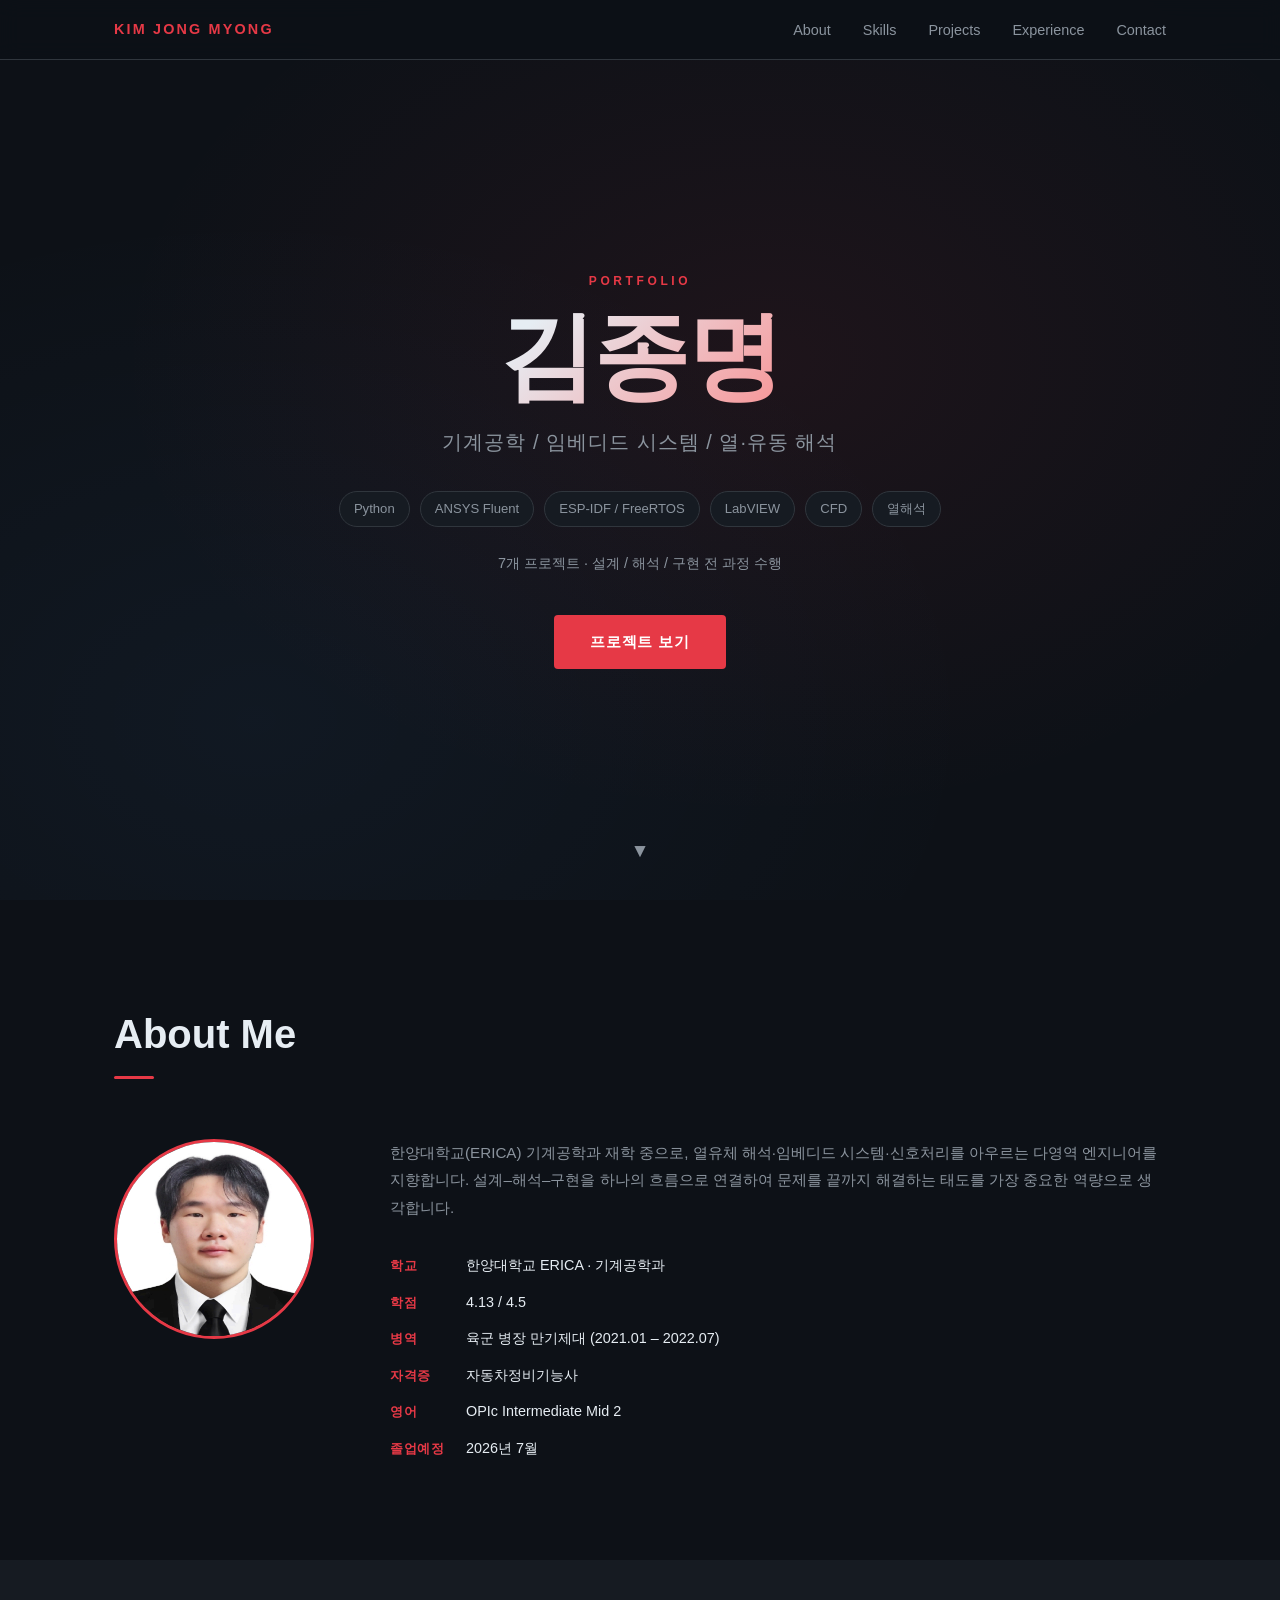
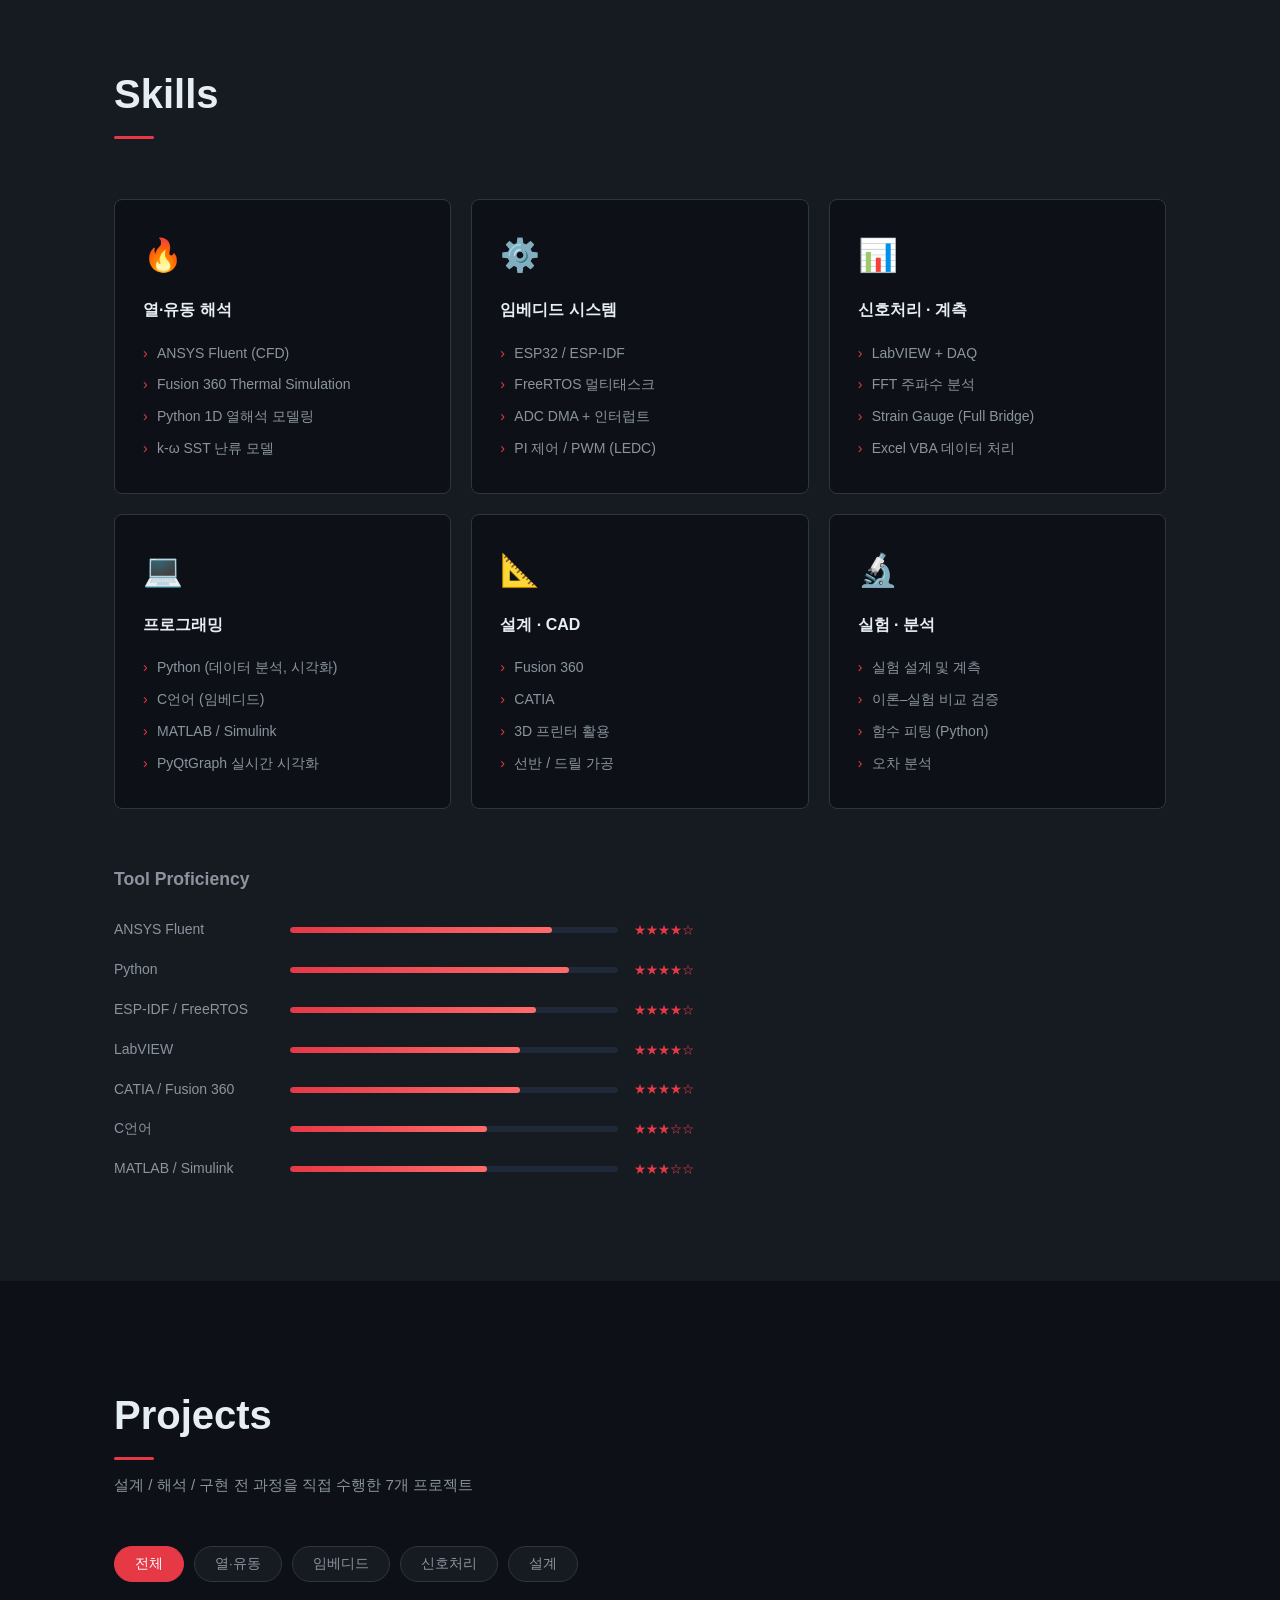
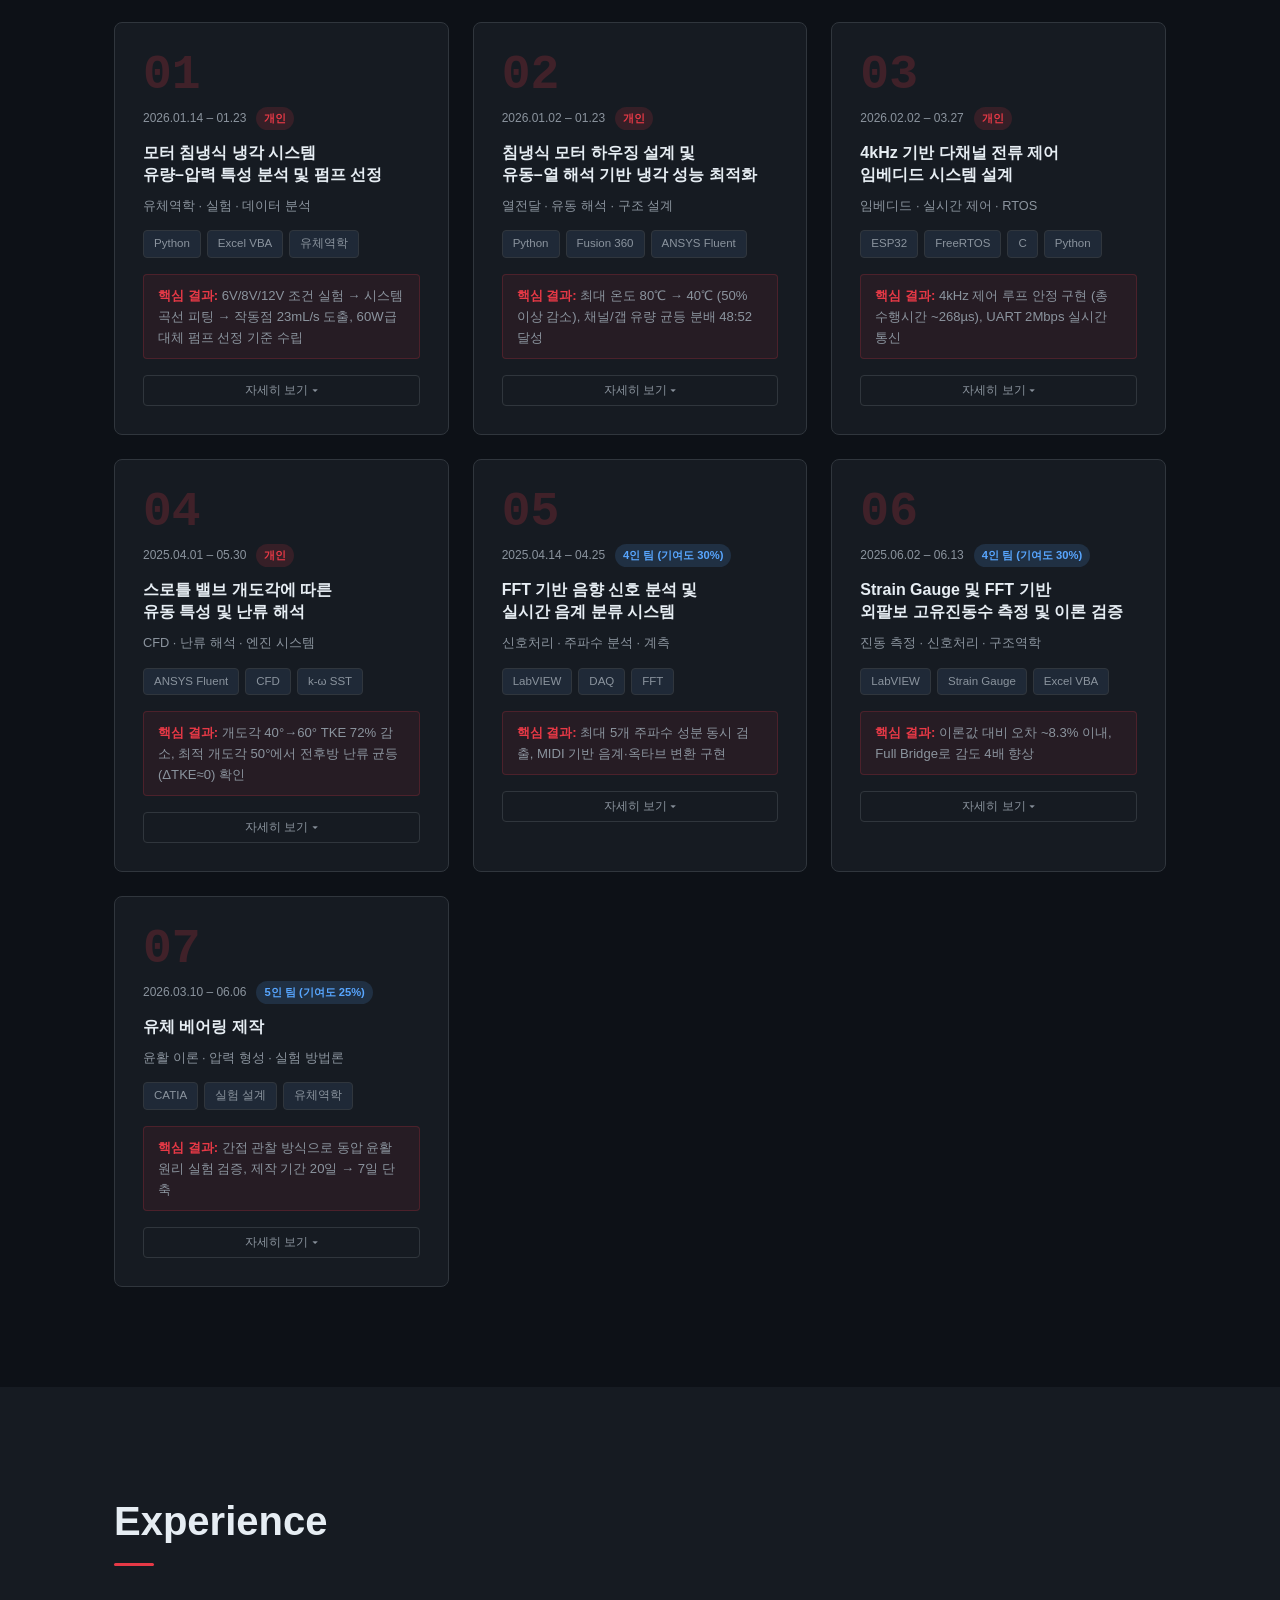
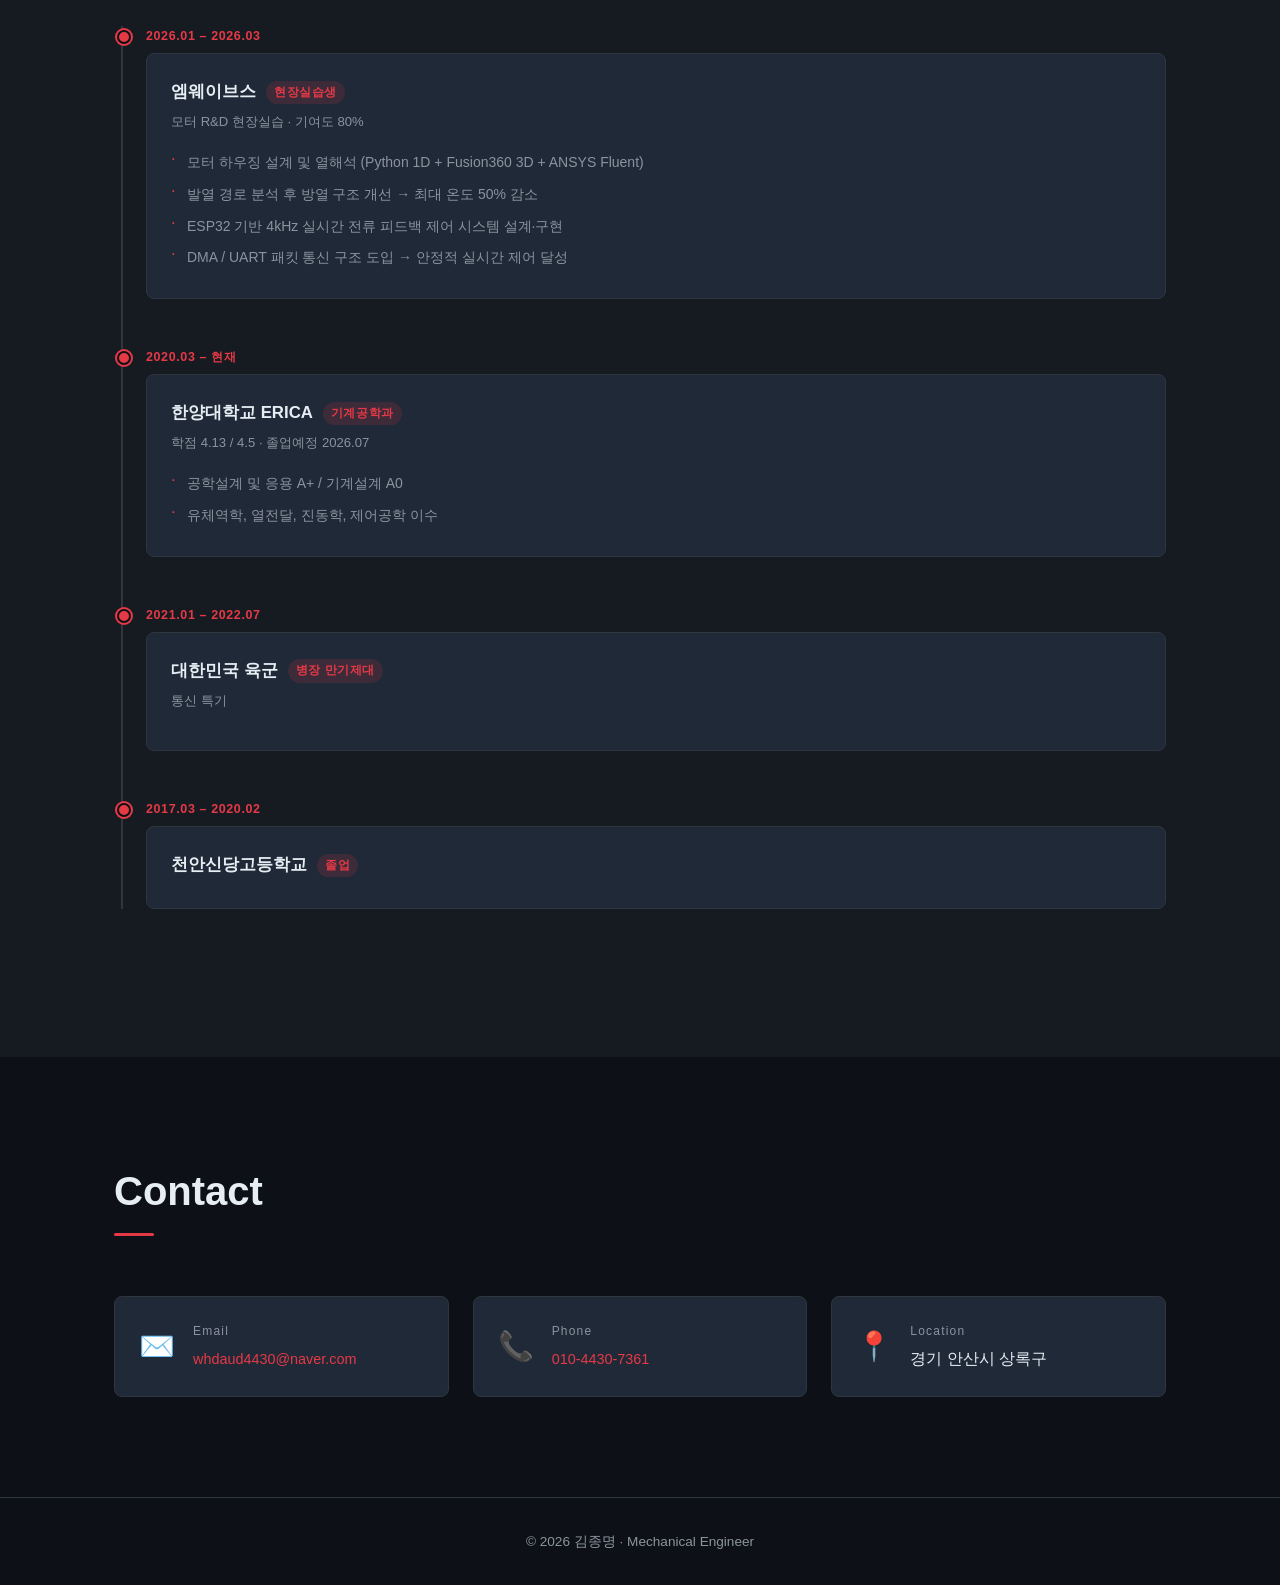
==== index.html @ faf980cd "Initial portfolio website - 김종명 HTML/CSS/JS로 구성된 단일 페이지 포트폴리오 - Hero, About, Skills, Projects(7), Ex" ====
<!DOCTYPE html>
<html lang="ko">
<head>
  <meta charset="UTF-8" />
  <meta name="viewport" content="width=device-width, initial-scale=1.0" />
  <title>김종명 | 기계공학 · 임베디드 · 열유동 해석</title>
  <link rel="stylesheet" href="style.css" />
</head>
<body>

<!-- NAV -->
<nav id="navbar">
  <div class="nav-inner">
    <span class="nav-logo">KIM JONG MYONG</span>
    <ul class="nav-links">
      <li><a href="#about">About</a></li>
      <li><a href="#skills">Skills</a></li>
      <li><a href="#projects">Projects</a></li>
      <li><a href="#experience">Experience</a></li>
      <li><a href="#contact">Contact</a></li>
    </ul>
    <button class="nav-toggle" id="navToggle">☰</button>
  </div>
</nav>

<!-- HERO -->
<section id="hero">
  <div class="hero-content">
    <p class="hero-sub">PORTFOLIO</p>
    <h1 class="hero-title">김종명</h1>
    <p class="hero-desc">기계공학 / 임베디드 시스템 / 열·유동 해석</p>
    <div class="hero-tags">
      <span>Python</span>
      <span>ANSYS Fluent</span>
      <span>ESP-IDF / FreeRTOS</span>
      <span>LabVIEW</span>
      <span>CFD</span>
      <span>열해석</span>
    </div>
    <p class="hero-summary">7개 프로젝트 · 설계 / 해석 / 구현 전 과정 수행</p>
    <a href="#projects" class="btn-primary">프로젝트 보기</a>
  </div>
  <div class="hero-scroll">▼</div>
</section>

<!-- ABOUT -->
<section id="about">
  <div class="container">
    <h2 class="section-title">About Me</h2>
    <div class="about-grid">
      <div class="about-photo">
        <img src="이력서 사진.png" alt="김종명 프로필 사진" onerror="this.style.display='none'; this.parentElement.classList.add('no-photo')" />
        <div class="photo-fallback">KJM</div>
      </div>
      <div class="about-info">
        <p class="about-text">
          한양대학교(ERICA) 기계공학과 재학 중으로, 열유체 해석·임베디드 시스템·신호처리를 아우르는
          다영역 엔지니어를 지향합니다. 설계–해석–구현을 하나의 흐름으로 연결하여 문제를 끝까지 해결하는
          태도를 가장 중요한 역량으로 생각합니다.
        </p>
        <div class="about-details">
          <div class="detail-item">
            <span class="detail-label">학교</span>
            <span>한양대학교 ERICA · 기계공학과</span>
          </div>
          <div class="detail-item">
            <span class="detail-label">학점</span>
            <span>4.13 / 4.5</span>
          </div>
          <div class="detail-item">
            <span class="detail-label">병역</span>
            <span>육군 병장 만기제대 (2021.01 – 2022.07)</span>
          </div>
          <div class="detail-item">
            <span class="detail-label">자격증</span>
            <span>자동차정비기능사</span>
          </div>
          <div class="detail-item">
            <span class="detail-label">영어</span>
            <span>OPIc Intermediate Mid 2</span>
          </div>
          <div class="detail-item">
            <span class="detail-label">졸업예정</span>
            <span>2026년 7월</span>
          </div>
        </div>
      </div>
    </div>
  </div>
</section>

<!-- SKILLS -->
<section id="skills">
  <div class="container">
    <h2 class="section-title">Skills</h2>
    <div class="skills-grid">

      <div class="skill-card">
        <div class="skill-icon">🔥</div>
        <h3>열·유동 해석</h3>
        <ul>
          <li>ANSYS Fluent (CFD)</li>
          <li>Fusion 360 Thermal Simulation</li>
          <li>Python 1D 열해석 모델링</li>
          <li>k-ω SST 난류 모델</li>
        </ul>
      </div>

      <div class="skill-card">
        <div class="skill-icon">⚙️</div>
        <h3>임베디드 시스템</h3>
        <ul>
          <li>ESP32 / ESP-IDF</li>
          <li>FreeRTOS 멀티태스크</li>
          <li>ADC DMA + 인터럽트</li>
          <li>PI 제어 / PWM (LEDC)</li>
        </ul>
      </div>

      <div class="skill-card">
        <div class="skill-icon">📊</div>
        <h3>신호처리 · 계측</h3>
        <ul>
          <li>LabVIEW + DAQ</li>
          <li>FFT 주파수 분석</li>
          <li>Strain Gauge (Full Bridge)</li>
          <li>Excel VBA 데이터 처리</li>
        </ul>
      </div>

      <div class="skill-card">
        <div class="skill-icon">💻</div>
        <h3>프로그래밍</h3>
        <ul>
          <li>Python (데이터 분석, 시각화)</li>
          <li>C언어 (임베디드)</li>
          <li>MATLAB / Simulink</li>
          <li>PyQtGraph 실시간 시각화</li>
        </ul>
      </div>

      <div class="skill-card">
        <div class="skill-icon">📐</div>
        <h3>설계 · CAD</h3>
        <ul>
          <li>Fusion 360</li>
          <li>CATIA</li>
          <li>3D 프린터 활용</li>
          <li>선반 / 드릴 가공</li>
        </ul>
      </div>

      <div class="skill-card">
        <div class="skill-icon">🔬</div>
        <h3>실험 · 분석</h3>
        <ul>
          <li>실험 설계 및 계측</li>
          <li>이론–실험 비교 검증</li>
          <li>함수 피팅 (Python)</li>
          <li>오차 분석</li>
        </ul>
      </div>

    </div>

    <!-- Proficiency bars -->
    <div class="proficiency">
      <h3 class="prof-title">Tool Proficiency</h3>
      <div class="prof-list">
        <div class="prof-item">
          <span>ANSYS Fluent</span>
          <div class="bar"><div class="fill" style="width:80%"></div></div>
          <span class="pct">★★★★☆</span>
        </div>
        <div class="prof-item">
          <span>Python</span>
          <div class="bar"><div class="fill" style="width:85%"></div></div>
          <span class="pct">★★★★☆</span>
        </div>
        <div class="prof-item">
          <span>ESP-IDF / FreeRTOS</span>
          <div class="bar"><div class="fill" style="width:75%"></div></div>
          <span class="pct">★★★★☆</span>
        </div>
        <div class="prof-item">
          <span>LabVIEW</span>
          <div class="bar"><div class="fill" style="width:70%"></div></div>
          <span class="pct">★★★★☆</span>
        </div>
        <div class="prof-item">
          <span>CATIA / Fusion 360</span>
          <div class="bar"><div class="fill" style="width:70%"></div></div>
          <span class="pct">★★★★☆</span>
        </div>
        <div class="prof-item">
          <span>C언어</span>
          <div class="bar"><div class="fill" style="width:60%"></div></div>
          <span class="pct">★★★☆☆</span>
        </div>
        <div class="prof-item">
          <span>MATLAB / Simulink</span>
          <div class="bar"><div class="fill" style="width:60%"></div></div>
          <span class="pct">★★★☆☆</span>
        </div>
      </div>
    </div>
  </div>
</section>

<!-- PROJECTS -->
<section id="projects">
  <div class="container">
    <h2 class="section-title">Projects</h2>
    <p class="section-sub">설계 / 해석 / 구현 전 과정을 직접 수행한 7개 프로젝트</p>

    <div class="project-filters">
      <button class="filter-btn active" data-filter="all">전체</button>
      <button class="filter-btn" data-filter="thermal">열·유동</button>
      <button class="filter-btn" data-filter="embedded">임베디드</button>
      <button class="filter-btn" data-filter="signal">신호처리</button>
      <button class="filter-btn" data-filter="design">설계</button>
    </div>

    <div class="projects-grid">

      <!-- Project 01 -->
      <div class="project-card" data-category="thermal">
        <div class="project-num">01</div>
        <div class="project-meta">
          <span class="project-date">2026.01.14 – 01.23</span>
          <span class="project-solo">개인</span>
        </div>
        <h3>모터 침냉식 냉각 시스템<br>유량–압력 특성 분석 및 펌프 선정</h3>
        <p>유체역학 · 실험 · 데이터 분석</p>
        <div class="project-tags">
          <span>Python</span><span>Excel VBA</span><span>유체역학</span>
        </div>
        <div class="project-result">
          <strong>핵심 결과:</strong> 6V/8V/12V 조건 실험 → 시스템 곡선 피팅 → 작동점 23mL/s 도출,
          60W급 대체 펌프 선정 기준 수립
        </div>
        <button class="project-toggle">자세히 보기 ▾</button>
        <div class="project-detail">
          <ul>
            <li>ΔP = aQ + bQ² 형태 시스템 곡선 피팅</li>
            <li>펌프 성능 곡선과 교차점으로 실제 작동 유량 도출</li>
            <li>냉각수 적용 시 점성 저항 증가로 전력 소모 최대 2.5배 확인</li>
            <li>형상 변경보다 펌프 변경이 효과적이라는 결론 도출</li>
          </ul>
        </div>
      </div>

      <!-- Project 02 -->
      <div class="project-card" data-category="thermal">
        <div class="project-num">02</div>
        <div class="project-meta">
          <span class="project-date">2026.01.02 – 01.23</span>
          <span class="project-solo">개인</span>
        </div>
        <h3>침냉식 모터 하우징 설계 및<br>유동–열 해석 기반 냉각 성능 최적화</h3>
        <p>열전달 · 유동 해석 · 구조 설계</p>
        <div class="project-tags">
          <span>Python</span><span>Fusion 360</span><span>ANSYS Fluent</span>
        </div>
        <div class="project-result">
          <strong>핵심 결과:</strong> 최대 온도 80℃ → 40℃ (50% 이상 감소),
          채널/갭 유량 균등 분배 48:52 달성
        </div>
        <button class="project-toggle">자세히 보기 ▾</button>
        <div class="project-detail">
          <ul>
            <li>Python 1D 열해석 → 문제 정의 (80℃ 수렴)</li>
            <li>로터 내부 직경 6mm 냉각 채널 6개 추가</li>
            <li>채널 직경 6mm→4mm 축소로 유동 저항 조정</li>
            <li>ANSYS Fluent 회전 조건 포함 최종 검증</li>
          </ul>
        </div>
      </div>

      <!-- Project 03 -->
      <div class="project-card" data-category="embedded">
        <div class="project-num">03</div>
        <div class="project-meta">
          <span class="project-date">2026.02.02 – 03.27</span>
          <span class="project-solo">개인</span>
        </div>
        <h3>4kHz 기반 다채널 전류 제어<br>임베디드 시스템 설계</h3>
        <p>임베디드 · 실시간 제어 · RTOS</p>
        <div class="project-tags">
          <span>ESP32</span><span>FreeRTOS</span><span>C</span><span>Python</span>
        </div>
        <div class="project-result">
          <strong>핵심 결과:</strong> 4kHz 제어 루프 안정 구현 (총 수행시간 ~268µs),
          UART 2Mbps 실시간 통신
        </div>
        <button class="project-toggle">자세히 보기 ▾</button>
        <div class="project-detail">
          <ul>
            <li>ADC DMA + 16kHz 샘플링 / 인터럽트 기반 태스크 동기화</li>
            <li>Dual Core 분리: Core0 통신 / Core1 실시간 제어</li>
            <li>Predictive + Sliding Window PI 제어 알고리즘</li>
            <li>PyQtGraph 기반 실시간 시각화 구축</li>
          </ul>
        </div>
      </div>

      <!-- Project 04 -->
      <div class="project-card" data-category="thermal">
        <div class="project-num">04</div>
        <div class="project-meta">
          <span class="project-date">2025.04.01 – 05.30</span>
          <span class="project-solo">개인</span>
        </div>
        <h3>스로틀 밸브 개도각에 따른<br>유동 특성 및 난류 해석</h3>
        <p>CFD · 난류 해석 · 엔진 시스템</p>
        <div class="project-tags">
          <span>ANSYS Fluent</span><span>CFD</span><span>k-ω SST</span>
        </div>
        <div class="project-result">
          <strong>핵심 결과:</strong> 개도각 40°→60° TKE 72% 감소,
          최적 개도각 50°에서 전후방 난류 균등(ΔTKE≈0) 확인
        </div>
        <button class="project-toggle">자세히 보기 ▾</button>
        <div class="project-detail">
          <ul>
            <li>2000cc, 4000rpm 조건 입구 유속 7.22m/s 설정</li>
            <li>개도각 40°/50°/60° CFD 해석 수행</li>
            <li>TKE: 40°(5.13) → 50°(3.31) → 60°(1.43 m²/s²)</li>
            <li>50° 최적 개도각 데이터 기반으로 도출</li>
          </ul>
        </div>
      </div>

      <!-- Project 05 -->
      <div class="project-card" data-category="signal">
        <div class="project-num">05</div>
        <div class="project-meta">
          <span class="project-date">2025.04.14 – 04.25</span>
          <span class="project-team">4인 팀 (기여도 30%)</span>
        </div>
        <h3>FFT 기반 음향 신호 분석 및<br>실시간 음계 분류 시스템</h3>
        <p>신호처리 · 주파수 분석 · 계측</p>
        <div class="project-tags">
          <span>LabVIEW</span><span>DAQ</span><span>FFT</span>
        </div>
        <div class="project-result">
          <strong>핵심 결과:</strong> 최대 5개 주파수 성분 동시 검출,
          MIDI 기반 음계·옥타브 변환 구현
        </div>
        <button class="project-toggle">자세히 보기 ▾</button>
        <div class="project-detail">
          <ul>
            <li>10kHz 샘플링 DAQ → FFT 주파수 변환</li>
            <li>최소 진폭 임계값으로 노이즈 제거</li>
            <li>최대값 인덱스 반복 제거 방식으로 다중 주파수 검출</li>
            <li>음압 10cm: 113.7dB, 거리 2배 시 6dB 감소 이론 검증</li>
          </ul>
        </div>
      </div>

      <!-- Project 06 -->
      <div class="project-card" data-category="signal">
        <div class="project-num">06</div>
        <div class="project-meta">
          <span class="project-date">2025.06.02 – 06.13</span>
          <span class="project-team">4인 팀 (기여도 30%)</span>
        </div>
        <h3>Strain Gauge 및 FFT 기반<br>외팔보 고유진동수 측정 및 이론 검증</h3>
        <p>진동 측정 · 신호처리 · 구조역학</p>
        <div class="project-tags">
          <span>LabVIEW</span><span>Strain Gauge</span><span>Excel VBA</span>
        </div>
        <div class="project-result">
          <strong>핵심 결과:</strong> 이론값 대비 오차 ~8.3% 이내,
          Full Bridge로 감도 4배 향상
        </div>
        <button class="project-toggle">자세히 보기 ▾</button>
        <div class="project-detail">
          <ul>
            <li>10cm: 66Hz (이론 72Hz, 오차 8.3%)</li>
            <li>15cm: 29.5Hz (이론 32Hz, 오차 7.8%)</li>
            <li>20cm: 16.5Hz (이론 18Hz, 오차 8.3%)</li>
            <li>강제진동 실험으로 공진 주파수 일치 재검증</li>
          </ul>
        </div>
      </div>

      <!-- Project 07 -->
      <div class="project-card" data-category="design">
        <div class="project-num">07</div>
        <div class="project-meta">
          <span class="project-date">2026.03.10 – 06.06</span>
          <span class="project-team">5인 팀 (기여도 25%)</span>
        </div>
        <h3>유체 베어링 제작</h3>
        <p>윤활 이론 · 압력 형성 · 실험 방법론</p>
        <div class="project-tags">
          <span>CATIA</span><span>실험 설계</span><span>유체역학</span>
        </div>
        <div class="project-result">
          <strong>핵심 결과:</strong> 간접 관찰 방식으로 동압 윤활 원리 실험 검증,
          제작 기간 20일 → 7일 단축
        </div>
        <button class="project-toggle">자세히 보기 ▾</button>
        <div class="project-detail">
          <ul>
            <li>700rpm 조건 유막 두께 이론값 ~0.5mm 확인</li>
            <li>직접 측정 한계 → 아크릴 관 유체 상승 간접 관찰 방식으로 재설계</li>
            <li>홀 가공 + 투명 아크릴 관으로 압력 형성 시각화</li>
            <li>외주 CNC 지연 → 선반+드릴 직접 가공으로 전환</li>
          </ul>
        </div>
      </div>

    </div>
  </div>
</section>

<!-- EXPERIENCE -->
<section id="experience">
  <div class="container">
    <h2 class="section-title">Experience</h2>
    <div class="timeline">

      <div class="timeline-item">
        <div class="timeline-dot"></div>
        <div class="timeline-date">2026.01 – 2026.03</div>
        <div class="timeline-content">
          <h3>엠웨이브스 <span class="role-badge">현장실습생</span></h3>
          <p class="timeline-sub">모터 R&D 현장실습 · 기여도 80%</p>
          <ul>
            <li>모터 하우징 설계 및 열해석 (Python 1D + Fusion360 3D + ANSYS Fluent)</li>
            <li>발열 경로 분석 후 방열 구조 개선 → 최대 온도 50% 감소</li>
            <li>ESP32 기반 4kHz 실시간 전류 피드백 제어 시스템 설계·구현</li>
            <li>DMA / UART 패킷 통신 구조 도입 → 안정적 실시간 제어 달성</li>
          </ul>
        </div>
      </div>

      <div class="timeline-item">
        <div class="timeline-dot"></div>
        <div class="timeline-date">2020.03 – 현재</div>
        <div class="timeline-content">
          <h3>한양대학교 ERICA <span class="role-badge">기계공학과</span></h3>
          <p class="timeline-sub">학점 4.13 / 4.5 · 졸업예정 2026.07</p>
          <ul>
            <li>공학설계 및 응용 A+ / 기계설계 A0</li>
            <li>유체역학, 열전달, 진동학, 제어공학 이수</li>
          </ul>
        </div>
      </div>

      <div class="timeline-item">
        <div class="timeline-dot"></div>
        <div class="timeline-date">2021.01 – 2022.07</div>
        <div class="timeline-content">
          <h3>대한민국 육군 <span class="role-badge">병장 만기제대</span></h3>
          <p class="timeline-sub">통신 특기</p>
        </div>
      </div>

      <div class="timeline-item">
        <div class="timeline-dot"></div>
        <div class="timeline-date">2017.03 – 2020.02</div>
        <div class="timeline-content">
          <h3>천안신당고등학교 <span class="role-badge">졸업</span></h3>
        </div>
      </div>

    </div>
  </div>
</section>

<!-- CONTACT -->
<section id="contact">
  <div class="container">
    <h2 class="section-title">Contact</h2>
    <div class="contact-grid">
      <div class="contact-item">
        <div class="contact-icon">✉️</div>
        <div>
          <p class="contact-label">Email</p>
          <a href="mailto:whdaud4430@naver.com">whdaud4430@naver.com</a>
        </div>
      </div>
      <div class="contact-item">
        <div class="contact-icon">📞</div>
        <div>
          <p class="contact-label">Phone</p>
          <a href="tel:01044307361">010-4430-7361</a>
        </div>
      </div>
      <div class="contact-item">
        <div class="contact-icon">📍</div>
        <div>
          <p class="contact-label">Location</p>
          <p>경기 안산시 상록구</p>
        </div>
      </div>
    </div>
  </div>
</section>

<footer>
  <p>© 2026 김종명 · Mechanical Engineer</p>
</footer>

<script src="script.js"></script>
</body>
</html>
---- style.css ----
/* ==========================================
   RESET & BASE
   ========================================== */
*, *::before, *::after { box-sizing: border-box; margin: 0; padding: 0; }

:root {
  --bg:       #0d1117;
  --bg2:      #161b22;
  --bg3:      #1f2937;
  --accent:   #e63946;
  --accent2:  #ff6b6b;
  --text:     #e6edf3;
  --text2:    #8b949e;
  --border:   #30363d;
  --radius:   8px;
  --transition: 0.3s ease;
}

html { scroll-behavior: smooth; font-size: 16px; }

body {
  background: var(--bg);
  color: var(--text);
  font-family: 'Segoe UI', 'Noto Sans KR', sans-serif;
  line-height: 1.7;
  overflow-x: hidden;
}

a { color: var(--accent); text-decoration: none; transition: color var(--transition); }
a:hover { color: var(--accent2); }

img { max-width: 100%; display: block; }

.container { max-width: 1100px; margin: 0 auto; padding: 0 24px; }

/* ==========================================
   NAVBAR
   ========================================== */
#navbar {
  position: fixed; top: 0; left: 0; right: 0; z-index: 1000;
  background: rgba(13,17,23,0.92);
  backdrop-filter: blur(10px);
  border-bottom: 1px solid var(--border);
  height: 60px;
}

.nav-inner {
  max-width: 1100px; margin: 0 auto; padding: 0 24px;
  height: 100%; display: flex; align-items: center; justify-content: space-between;
}

.nav-logo {
  font-weight: 700; font-size: 0.9rem; letter-spacing: 0.15em;
  color: var(--accent);
}

.nav-links { list-style: none; display: flex; gap: 32px; }
.nav-links a { color: var(--text2); font-size: 0.9rem; font-weight: 500; transition: color var(--transition); }
.nav-links a:hover { color: var(--text); }

.nav-toggle { display: none; background: none; border: none; color: var(--text); font-size: 1.4rem; cursor: pointer; }

/* ==========================================
   HERO
   ========================================== */
#hero {
  min-height: 100vh;
  display: flex; flex-direction: column; align-items: center; justify-content: center;
  text-align: center; padding: 100px 24px 60px;
  background: radial-gradient(ellipse at 60% 40%, rgba(230,57,70,0.08) 0%, transparent 60%),
              radial-gradient(ellipse at 20% 80%, rgba(88,166,255,0.05) 0%, transparent 50%),
              var(--bg);
  position: relative;
}

.hero-sub {
  font-size: 0.75rem; letter-spacing: 0.3em; color: var(--accent);
  font-weight: 600; margin-bottom: 12px;
}

.hero-title {
  font-size: clamp(3rem, 10vw, 6rem);
  font-weight: 800; letter-spacing: -0.02em;
  line-height: 1.1; margin-bottom: 16px;
  background: linear-gradient(135deg, #e6edf3 30%, var(--accent2) 100%);
  -webkit-background-clip: text; -webkit-text-fill-color: transparent;
  background-clip: text;
}

.hero-desc {
  font-size: clamp(1rem, 2.5vw, 1.25rem);
  color: var(--text2); margin-bottom: 32px;
  letter-spacing: 0.05em;
}

.hero-tags {
  display: flex; flex-wrap: wrap; gap: 10px; justify-content: center;
  margin-bottom: 24px;
}

.hero-tags span {
  background: var(--bg2); border: 1px solid var(--border);
  padding: 6px 14px; border-radius: 20px; font-size: 0.82rem;
  color: var(--text2); transition: all var(--transition);
}
.hero-tags span:hover { border-color: var(--accent); color: var(--accent); }

.hero-summary { color: var(--text2); font-size: 0.9rem; margin-bottom: 40px; }

.btn-primary {
  display: inline-block; padding: 14px 36px;
  background: var(--accent); color: #fff;
  border-radius: 4px; font-weight: 600; font-size: 0.95rem;
  letter-spacing: 0.05em; transition: all var(--transition);
}
.btn-primary:hover {
  background: var(--accent2); color: #fff;
  transform: translateY(-2px);
  box-shadow: 0 8px 24px rgba(230,57,70,0.3);
}

.hero-scroll {
  position: absolute; bottom: 32px;
  color: var(--text2); font-size: 1.2rem;
  animation: bounce 2s infinite;
}
@keyframes bounce {
  0%,100% { transform: translateY(0); }
  50% { transform: translateY(8px); }
}

/* ==========================================
   SECTIONS
   ========================================== */
section { padding: 100px 0; }
section:nth-child(even) { background: var(--bg2); }

.section-title {
  font-size: clamp(1.8rem, 4vw, 2.5rem);
  font-weight: 700; margin-bottom: 12px;
  position: relative; display: inline-block;
}

.section-title::after {
  content: ''; display: block; height: 3px; width: 40px;
  background: var(--accent); margin-top: 8px;
  border-radius: 2px;
}

.section-sub { color: var(--text2); margin-bottom: 48px; font-size: 0.95rem; }

/* ==========================================
   ABOUT
   ========================================== */
.about-grid {
  display: grid; grid-template-columns: 220px 1fr; gap: 56px;
  align-items: start; margin-top: 48px;
}

.about-photo {
  width: 200px; height: 200px; border-radius: 50%;
  overflow: hidden; border: 3px solid var(--accent);
  background: var(--bg3); display: flex; align-items: center; justify-content: center;
  position: relative;
}

.about-photo img { width: 100%; height: 100%; object-fit: cover; }
.about-photo.no-photo img { display: none; }
.photo-fallback {
  display: none; font-size: 2.5rem; font-weight: 800;
  color: var(--accent); letter-spacing: 0.05em;
}
.about-photo.no-photo .photo-fallback { display: block; }

.about-text {
  color: var(--text2); margin-bottom: 32px; line-height: 1.8; font-size: 0.95rem;
}

.about-details { display: flex; flex-direction: column; gap: 12px; }

.detail-item {
  display: flex; gap: 16px; align-items: baseline;
  font-size: 0.9rem;
}

.detail-label {
  color: var(--accent); font-weight: 600;
  min-width: 60px; font-size: 0.8rem; letter-spacing: 0.05em;
}

/* ==========================================
   SKILLS
   ========================================== */
.skills-grid {
  display: grid;
  grid-template-columns: repeat(auto-fit, minmax(280px, 1fr));
  gap: 20px; margin-top: 48px; margin-bottom: 56px;
}

.skill-card {
  background: var(--bg); border: 1px solid var(--border);
  border-radius: var(--radius); padding: 28px;
  transition: all var(--transition);
}
.skill-card:hover {
  border-color: var(--accent);
  transform: translateY(-4px);
  box-shadow: 0 12px 32px rgba(0,0,0,0.3);
}

.skill-icon { font-size: 2rem; margin-bottom: 14px; }

.skill-card h3 {
  font-size: 1rem; font-weight: 600; margin-bottom: 14px;
  color: var(--text);
}

.skill-card ul { list-style: none; }
.skill-card li {
  color: var(--text2); font-size: 0.875rem;
  padding: 4px 0; padding-left: 14px; position: relative;
}
.skill-card li::before {
  content: '›'; color: var(--accent);
  position: absolute; left: 0;
}

/* Proficiency */
.proficiency { margin-top: 8px; }
.prof-title {
  font-size: 1.1rem; font-weight: 600; margin-bottom: 24px;
  color: var(--text2);
}

.prof-list { display: flex; flex-direction: column; gap: 16px; max-width: 600px; }

.prof-item { display: flex; align-items: center; gap: 16px; }
.prof-item > span:first-child { min-width: 160px; font-size: 0.875rem; color: var(--text2); }

.bar {
  flex: 1; height: 6px; background: var(--bg3); border-radius: 3px; overflow: hidden;
}
.fill {
  height: 100%; background: linear-gradient(90deg, var(--accent), var(--accent2));
  border-radius: 3px; width: 0; transition: width 1.2s cubic-bezier(0.22,1,0.36,1);
}

.pct { font-size: 0.75rem; color: var(--accent); min-width: 80px; }

/* ==========================================
   PROJECTS
   ========================================== */
.project-filters {
  display: flex; flex-wrap: wrap; gap: 10px; margin: 32px 0 40px;
}

.filter-btn {
  padding: 8px 20px; border-radius: 20px;
  background: var(--bg2); border: 1px solid var(--border);
  color: var(--text2); font-size: 0.85rem; cursor: pointer;
  transition: all var(--transition);
}
.filter-btn:hover, .filter-btn.active {
  background: var(--accent); border-color: var(--accent);
  color: #fff;
}

.projects-grid {
  display: grid; grid-template-columns: repeat(auto-fill, minmax(320px, 1fr));
  gap: 24px;
}

.project-card {
  background: var(--bg2); border: 1px solid var(--border);
  border-radius: var(--radius); padding: 28px;
  transition: all var(--transition); position: relative;
  overflow: hidden;
}
.project-card::before {
  content: ''; position: absolute; top: 0; left: 0;
  width: 3px; height: 0; background: var(--accent);
  transition: height var(--transition);
}
.project-card:hover::before { height: 100%; }
.project-card:hover {
  border-color: rgba(230,57,70,0.4);
  transform: translateY(-4px);
  box-shadow: 0 16px 40px rgba(0,0,0,0.4);
}

.project-card.hidden { display: none; }

.project-num {
  font-size: 3rem; font-weight: 800; color: var(--accent);
  opacity: 0.2; line-height: 1; margin-bottom: 8px;
  font-family: monospace;
}

.project-meta {
  display: flex; gap: 10px; align-items: center;
  margin-bottom: 12px; flex-wrap: wrap;
}

.project-date { font-size: 0.75rem; color: var(--text2); }

.project-solo, .project-team {
  font-size: 0.7rem; padding: 2px 8px; border-radius: 12px; font-weight: 600;
}
.project-solo { background: rgba(230,57,70,0.15); color: var(--accent); }
.project-team { background: rgba(88,166,255,0.15); color: #58a6ff; }

.project-card h3 {
  font-size: 1rem; font-weight: 700; margin-bottom: 8px; line-height: 1.4;
}

.project-card > p { font-size: 0.8rem; color: var(--text2); margin-bottom: 14px; }

.project-tags {
  display: flex; flex-wrap: wrap; gap: 6px; margin-bottom: 16px;
}
.project-tags span {
  background: var(--bg3); border: 1px solid var(--border);
  padding: 3px 10px; border-radius: 4px; font-size: 0.72rem; color: var(--text2);
}

.project-result {
  background: rgba(230,57,70,0.08); border: 1px solid rgba(230,57,70,0.2);
  border-radius: 4px; padding: 10px 14px;
  font-size: 0.82rem; color: var(--text2); margin-bottom: 16px; line-height: 1.6;
}
.project-result strong { color: var(--accent); }

.project-toggle {
  background: none; border: 1px solid var(--border); color: var(--text2);
  padding: 6px 14px; border-radius: 4px; font-size: 0.78rem;
  cursor: pointer; transition: all var(--transition); width: 100%;
}
.project-toggle:hover { border-color: var(--accent); color: var(--accent); }
.project-toggle.open { color: var(--accent); border-color: var(--accent); }

.project-detail {
  display: none; margin-top: 16px; padding-top: 16px;
  border-top: 1px solid var(--border);
}
.project-detail.open { display: block; }
.project-detail ul { list-style: none; }
.project-detail li {
  font-size: 0.82rem; color: var(--text2); padding: 4px 0;
  padding-left: 14px; position: relative; line-height: 1.6;
}
.project-detail li::before { content: '–'; color: var(--accent); position: absolute; left: 0; }

/* ==========================================
   EXPERIENCE / TIMELINE
   ========================================== */
.timeline { margin-top: 48px; position: relative; padding-left: 32px; }
.timeline::before {
  content: ''; position: absolute; left: 7px; top: 0; bottom: 0;
  width: 2px; background: var(--border);
}

.timeline-item {
  position: relative; margin-bottom: 48px;
}

.timeline-dot {
  position: absolute; left: -29px; top: 4px;
  width: 14px; height: 14px; border-radius: 50%;
  background: var(--accent); border: 2px solid var(--bg);
  box-shadow: 0 0 0 2px var(--accent);
}

.timeline-date {
  font-size: 0.78rem; color: var(--accent); font-weight: 600;
  letter-spacing: 0.05em; margin-bottom: 6px;
}

.timeline-content {
  background: var(--bg3); border: 1px solid var(--border);
  border-radius: var(--radius); padding: 24px;
}

.timeline-content h3 {
  font-size: 1.05rem; font-weight: 700; margin-bottom: 4px;
  display: flex; align-items: center; gap: 10px; flex-wrap: wrap;
}

.role-badge {
  font-size: 0.72rem; padding: 2px 8px; border-radius: 12px;
  background: rgba(230,57,70,0.15); color: var(--accent);
  font-weight: 600; letter-spacing: 0.05em;
}

.timeline-sub { font-size: 0.82rem; color: var(--text2); margin-bottom: 14px; }

.timeline-content ul { list-style: none; }
.timeline-content li {
  font-size: 0.875rem; color: var(--text2);
  padding: 4px 0; padding-left: 16px; position: relative;
}
.timeline-content li::before { content: '·'; color: var(--accent); position: absolute; left: 0; font-size: 1.2em; line-height: 1; }

/* ==========================================
   CONTACT
   ========================================== */
.contact-grid {
  display: grid; grid-template-columns: repeat(auto-fit, minmax(220px, 1fr));
  gap: 24px; margin-top: 48px;
}

.contact-item {
  display: flex; align-items: center; gap: 18px;
  background: var(--bg3); border: 1px solid var(--border);
  border-radius: var(--radius); padding: 24px;
  transition: all var(--transition);
}
.contact-item:hover { border-color: var(--accent); transform: translateY(-3px); }

.contact-icon { font-size: 1.8rem; }
.contact-label { font-size: 0.75rem; color: var(--text2); margin-bottom: 4px; letter-spacing: 0.1em; }
.contact-item a { font-size: 0.9rem; font-weight: 500; }

/* ==========================================
   FOOTER
   ========================================== */
footer {
  background: var(--bg); border-top: 1px solid var(--border);
  padding: 32px 24px; text-align: center;
  color: var(--text2); font-size: 0.85rem;
}

/* ==========================================
   ANIMATIONS
   ========================================== */
.fade-in {
  opacity: 0; transform: translateY(24px);
  transition: opacity 0.6s ease, transform 0.6s ease;
}
.fade-in.visible { opacity: 1; transform: translateY(0); }

/* ==========================================
   RESPONSIVE
   ========================================== */
@media (max-width: 768px) {
  .nav-links { display: none; flex-direction: column; position: absolute;
    top: 60px; left: 0; right: 0; background: var(--bg2);
    border-bottom: 1px solid var(--border); padding: 16px 24px; gap: 16px;
  }
  .nav-links.open { display: flex; }
  .nav-toggle { display: block; }

  .about-grid { grid-template-columns: 1fr; justify-items: center; gap: 32px; }
  .about-photo { width: 140px; height: 140px; }

  .projects-grid { grid-template-columns: 1fr; }

  section { padding: 72px 0; }

  .timeline { padding-left: 24px; }
  .timeline-dot { left: -21px; }

  .prof-item > span:first-child { min-width: 120px; font-size: 0.8rem; }
}

@media (max-width: 480px) {
  .hero-tags span { font-size: 0.75rem; padding: 5px 10px; }
}
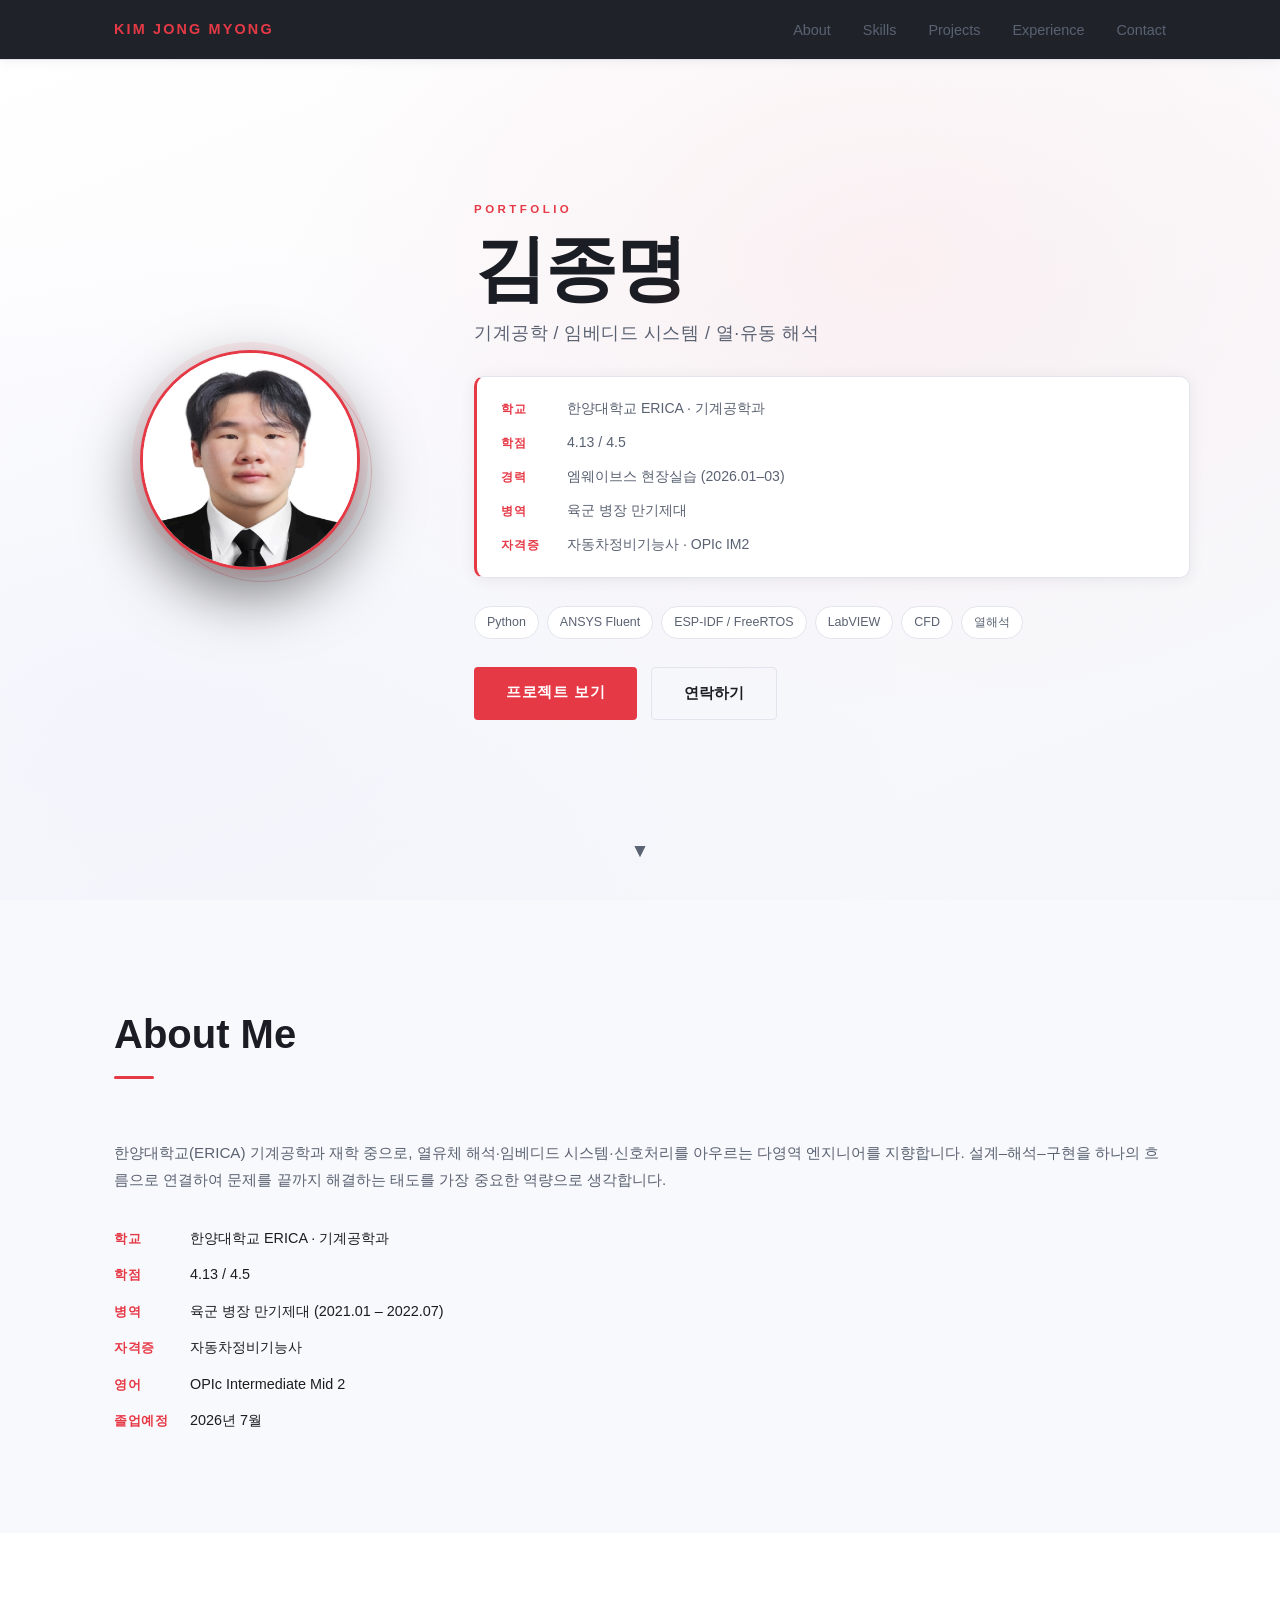
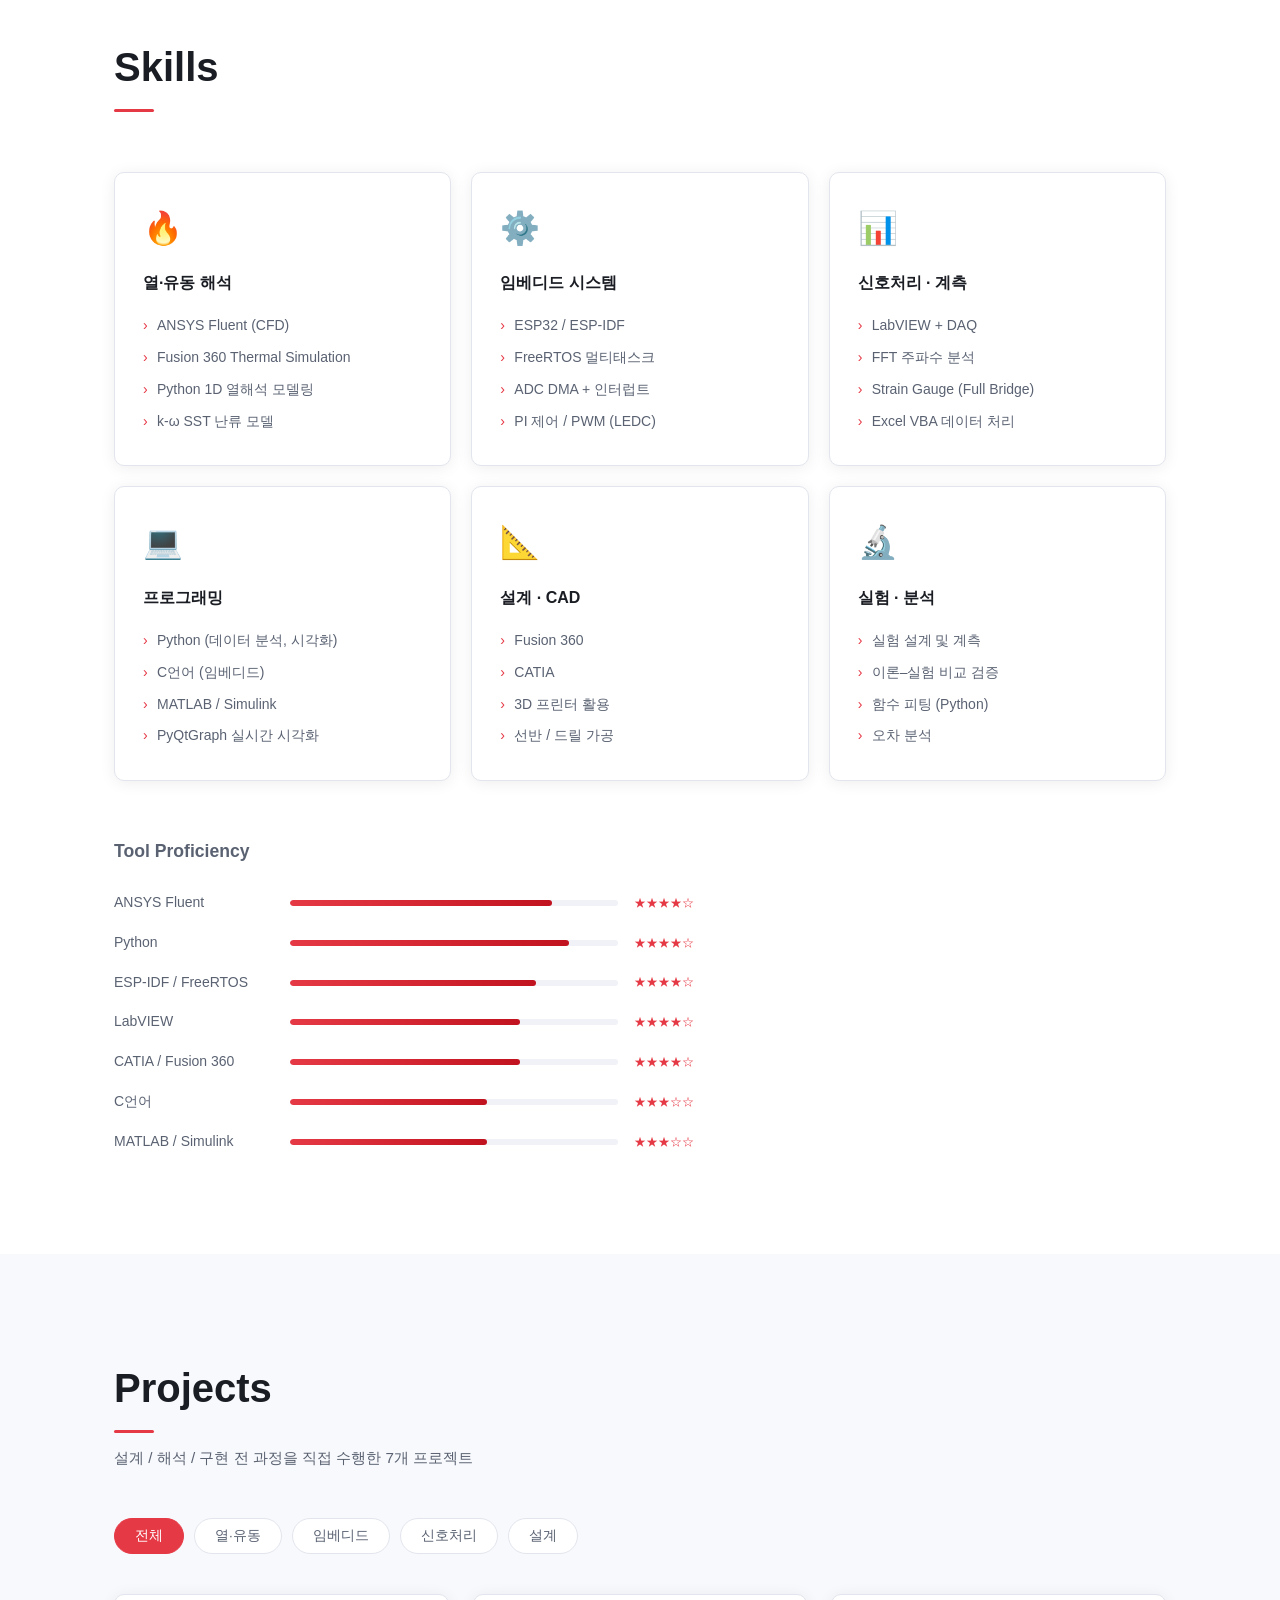
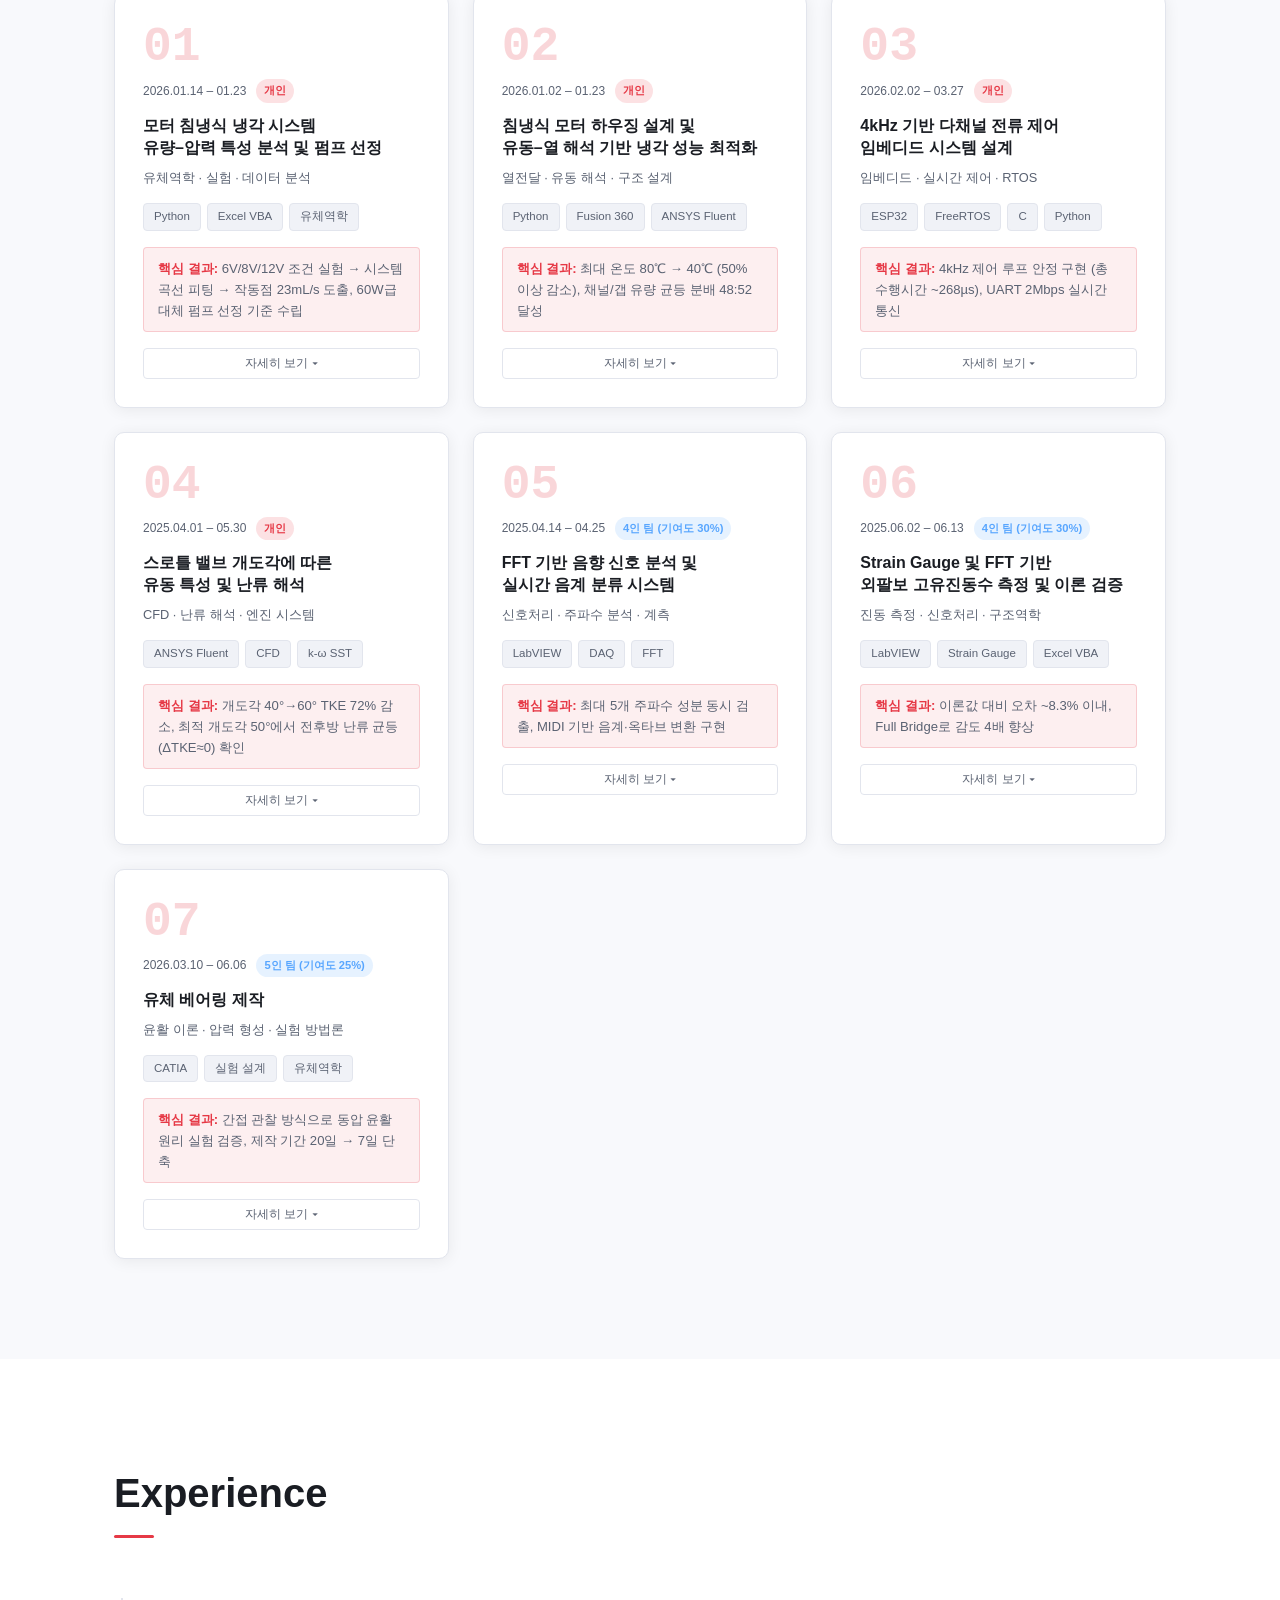
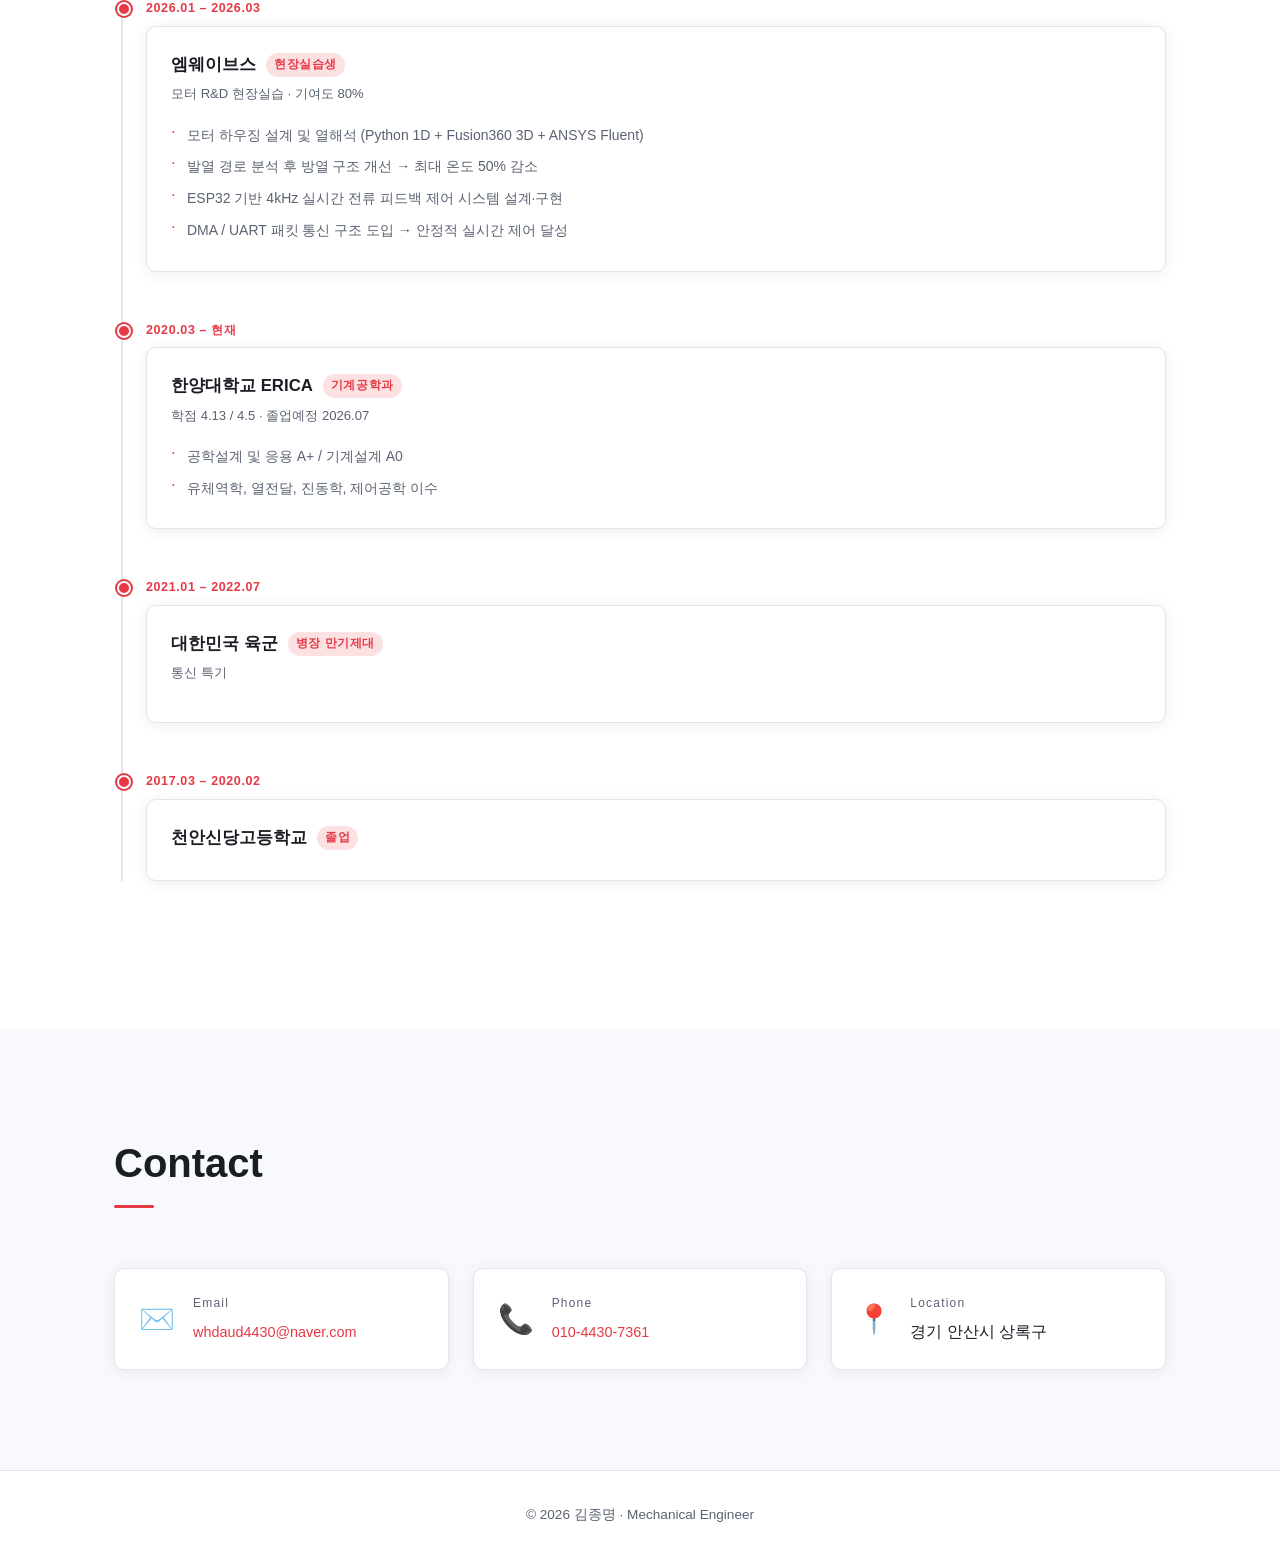
==== commit 65ea7ea9: "Bright theme + hero photo layout update" ====
--- a/index.html
+++ b/index.html
@@ -25,20 +25,62 @@
 
 <!-- HERO -->
 <section id="hero">
-  <div class="hero-content">
-    <p class="hero-sub">PORTFOLIO</p>
-    <h1 class="hero-title">김종명</h1>
-    <p class="hero-desc">기계공학 / 임베디드 시스템 / 열·유동 해석</p>
-    <div class="hero-tags">
-      <span>Python</span>
-      <span>ANSYS Fluent</span>
-      <span>ESP-IDF / FreeRTOS</span>
-      <span>LabVIEW</span>
-      <span>CFD</span>
-      <span>열해석</span>
-    </div>
-    <p class="hero-summary">7개 프로젝트 · 설계 / 해석 / 구현 전 과정 수행</p>
-    <a href="#projects" class="btn-primary">프로젝트 보기</a>
+  <div class="hero-inner">
+
+    <!-- 왼쪽: 사진 -->
+    <div class="hero-photo-wrap">
+      <div class="hero-photo">
+        <img src="이력서 사진.png" alt="김종명 프로필 사진"
+             onerror="this.style.display='none'; this.parentElement.classList.add('no-photo')" />
+        <div class="photo-fallback">KJM</div>
+      </div>
+      <div class="hero-photo-accent"></div>
+    </div>
+
+    <!-- 오른쪽: 약력 -->
+    <div class="hero-content">
+      <p class="hero-sub">PORTFOLIO</p>
+      <h1 class="hero-title">김종명</h1>
+      <p class="hero-desc">기계공학 / 임베디드 시스템 / 열·유동 해석</p>
+
+      <div class="hero-bio">
+        <div class="hero-bio-item">
+          <span class="hero-bio-label">학교</span>
+          <span>한양대학교 ERICA · 기계공학과</span>
+        </div>
+        <div class="hero-bio-item">
+          <span class="hero-bio-label">학점</span>
+          <span>4.13 / 4.5</span>
+        </div>
+        <div class="hero-bio-item">
+          <span class="hero-bio-label">경력</span>
+          <span>엠웨이브스 현장실습 (2026.01–03)</span>
+        </div>
+        <div class="hero-bio-item">
+          <span class="hero-bio-label">병역</span>
+          <span>육군 병장 만기제대</span>
+        </div>
+        <div class="hero-bio-item">
+          <span class="hero-bio-label">자격증</span>
+          <span>자동차정비기능사 · OPIc IM2</span>
+        </div>
+      </div>
+
+      <div class="hero-tags">
+        <span>Python</span>
+        <span>ANSYS Fluent</span>
+        <span>ESP-IDF / FreeRTOS</span>
+        <span>LabVIEW</span>
+        <span>CFD</span>
+        <span>열해석</span>
+      </div>
+
+      <div class="hero-btns">
+        <a href="#projects" class="btn-primary">프로젝트 보기</a>
+        <a href="#contact" class="btn-secondary">연락하기</a>
+      </div>
+    </div>
+
   </div>
   <div class="hero-scroll">▼</div>
 </section>
@@ -47,11 +89,7 @@
 <section id="about">
   <div class="container">
     <h2 class="section-title">About Me</h2>
-    <div class="about-grid">
-      <div class="about-photo">
-        <img src="이력서 사진.png" alt="김종명 프로필 사진" onerror="this.style.display='none'; this.parentElement.classList.add('no-photo')" />
-        <div class="photo-fallback">KJM</div>
-      </div>
+    <div class="about-grid about-no-photo">
       <div class="about-info">
         <p class="about-text">
           한양대학교(ERICA) 기계공학과 재학 중으로, 열유체 해석·임베디드 시스템·신호처리를 아우르는
--- a/style.css
+++ b/style.css
@@ -4,16 +4,18 @@
 *, *::before, *::after { box-sizing: border-box; margin: 0; padding: 0; }
 
 :root {
-  --bg:       #0d1117;
-  --bg2:      #161b22;
-  --bg3:      #1f2937;
+  --bg:       #f8f9fc;
+  --bg2:      #ffffff;
+  --bg3:      #f0f2f7;
   --accent:   #e63946;
-  --accent2:  #ff6b6b;
-  --text:     #e6edf3;
-  --text2:    #8b949e;
-  --border:   #30363d;
-  --radius:   8px;
+  --accent2:  #c1121f;
+  --text:     #1a1d23;
+  --text2:    #5a6272;
+  --border:   #e2e5ed;
+  --radius:   10px;
   --transition: 0.3s ease;
+  --shadow:   0 2px 16px rgba(0,0,0,0.07);
+  --shadow-hover: 0 8px 32px rgba(0,0,0,0.13);
 }
 
 html { scroll-behavior: smooth; font-size: 16px; }
@@ -38,10 +40,11 @@
    ========================================== */
 #navbar {
   position: fixed; top: 0; left: 0; right: 0; z-index: 1000;
-  background: rgba(13,17,23,0.92);
+  background: rgba(255,255,255,0.92);
   backdrop-filter: blur(10px);
   border-bottom: 1px solid var(--border);
   height: 60px;
+  box-shadow: 0 1px 12px rgba(0,0,0,0.06);
 }
 
 .nav-inner {
@@ -56,7 +59,7 @@
 
 .nav-links { list-style: none; display: flex; gap: 32px; }
 .nav-links a { color: var(--text2); font-size: 0.9rem; font-weight: 500; transition: color var(--transition); }
-.nav-links a:hover { color: var(--text); }
+.nav-links a:hover { color: var(--accent); }
 
 .nav-toggle { display: none; background: none; border: none; color: var(--text); font-size: 1.4rem; cursor: pointer; }
 
@@ -66,51 +69,107 @@
 #hero {
   min-height: 100vh;
   display: flex; flex-direction: column; align-items: center; justify-content: center;
-  text-align: center; padding: 100px 24px 60px;
-  background: radial-gradient(ellipse at 60% 40%, rgba(230,57,70,0.08) 0%, transparent 60%),
-              radial-gradient(ellipse at 20% 80%, rgba(88,166,255,0.05) 0%, transparent 50%),
-              var(--bg);
+  padding: 80px 24px 60px;
+  background: radial-gradient(ellipse at 70% 30%, rgba(230,57,70,0.06) 0%, transparent 50%),
+              radial-gradient(ellipse at 10% 80%, rgba(99,102,241,0.04) 0%, transparent 50%),
+              linear-gradient(160deg, #ffffff 0%, #f5f6fa 100%);
   position: relative;
 }
 
+.hero-inner {
+  max-width: 1100px; width: 100%;
+  display: grid; grid-template-columns: 320px 1fr;
+  gap: 64px; align-items: center;
+}
+
+/* 사진 영역 */
+.hero-photo-wrap {
+  position: relative; display: flex; justify-content: center;
+}
+
+.hero-photo {
+  width: 220px; height: 220px; border-radius: 50%;
+  overflow: hidden;
+  border: 3px solid var(--accent);
+  background: var(--bg3);
+  display: flex; align-items: center; justify-content: center;
+  position: relative; z-index: 1;
+  box-shadow: 0 0 0 8px rgba(230,57,70,0.08), 0 24px 60px rgba(0,0,0,0.5);
+}
+
+.hero-photo img { width: 100%; height: 100%; object-fit: cover; object-position: center top; }
+.hero-photo.no-photo img { display: none; }
+.hero-photo.no-photo .photo-fallback { display: flex; }
+
+.hero-photo-accent {
+  position: absolute; width: 220px; height: 220px; border-radius: 50%;
+  border: 1px solid rgba(230,57,70,0.25);
+  top: 12px; left: calc(50% - 98px);
+  z-index: 0;
+}
+
+/* 텍스트 영역 */
+.hero-content { text-align: left; }
+
 .hero-sub {
-  font-size: 0.75rem; letter-spacing: 0.3em; color: var(--accent);
-  font-weight: 600; margin-bottom: 12px;
+  font-size: 0.72rem; letter-spacing: 0.3em; color: var(--accent);
+  font-weight: 600; margin-bottom: 10px;
 }
 
 .hero-title {
-  font-size: clamp(3rem, 10vw, 6rem);
+  font-size: clamp(2.8rem, 6vw, 4.5rem);
   font-weight: 800; letter-spacing: -0.02em;
-  line-height: 1.1; margin-bottom: 16px;
-  background: linear-gradient(135deg, #e6edf3 30%, var(--accent2) 100%);
+  line-height: 1.1; margin-bottom: 10px;
+  background: linear-gradient(135deg, #1a1d23 30%, var(--accent) 100%);
   -webkit-background-clip: text; -webkit-text-fill-color: transparent;
   background-clip: text;
 }
 
 .hero-desc {
-  font-size: clamp(1rem, 2.5vw, 1.25rem);
-  color: var(--text2); margin-bottom: 32px;
-  letter-spacing: 0.05em;
-}
+  font-size: clamp(0.95rem, 2vw, 1.1rem);
+  color: var(--text2); margin-bottom: 28px;
+  letter-spacing: 0.03em;
+}
+
+/* 약력 */
+.hero-bio {
+  display: flex; flex-direction: column; gap: 10px;
+  margin-bottom: 28px;
+  padding: 20px 24px;
+  background: #fff; border: 1px solid var(--border);
+  border-radius: var(--radius);
+  border-left: 3px solid var(--accent);
+  box-shadow: var(--shadow);
+}
+
+.hero-bio-item {
+  display: flex; gap: 14px; align-items: baseline; font-size: 0.88rem;
+}
+
+.hero-bio-label {
+  color: var(--accent); font-weight: 700; font-size: 0.75rem;
+  letter-spacing: 0.08em; min-width: 52px;
+}
+
+.hero-bio-item > span:last-child { color: var(--text2); }
 
 .hero-tags {
-  display: flex; flex-wrap: wrap; gap: 10px; justify-content: center;
-  margin-bottom: 24px;
+  display: flex; flex-wrap: wrap; gap: 8px; margin-bottom: 28px;
 }
 
 .hero-tags span {
   background: var(--bg2); border: 1px solid var(--border);
-  padding: 6px 14px; border-radius: 20px; font-size: 0.82rem;
+  padding: 5px 12px; border-radius: 20px; font-size: 0.78rem;
   color: var(--text2); transition: all var(--transition);
 }
 .hero-tags span:hover { border-color: var(--accent); color: var(--accent); }
 
-.hero-summary { color: var(--text2); font-size: 0.9rem; margin-bottom: 40px; }
+.hero-btns { display: flex; gap: 14px; flex-wrap: wrap; }
 
 .btn-primary {
-  display: inline-block; padding: 14px 36px;
+  display: inline-block; padding: 13px 32px;
   background: var(--accent); color: #fff;
-  border-radius: 4px; font-weight: 600; font-size: 0.95rem;
+  border-radius: 4px; font-weight: 600; font-size: 0.92rem;
   letter-spacing: 0.05em; transition: all var(--transition);
 }
 .btn-primary:hover {
@@ -119,6 +178,18 @@
   box-shadow: 0 8px 24px rgba(230,57,70,0.3);
 }
 
+.btn-secondary {
+  display: inline-block; padding: 13px 32px;
+  background: transparent; color: var(--text);
+  border: 1px solid var(--border);
+  border-radius: 4px; font-weight: 600; font-size: 0.92rem;
+  transition: all var(--transition);
+}
+.btn-secondary:hover {
+  border-color: var(--accent); color: var(--accent);
+  transform: translateY(-2px);
+}
+
 .hero-scroll {
   position: absolute; bottom: 32px;
   color: var(--text2); font-size: 1.2rem;
@@ -129,11 +200,26 @@
   50% { transform: translateY(8px); }
 }
 
+/* Hero 반응형 */
+@media (max-width: 860px) {
+  .hero-inner {
+    grid-template-columns: 1fr;
+    text-align: center; gap: 40px;
+    justify-items: center;
+  }
+  .hero-content { text-align: center; }
+  .hero-bio-item { justify-content: center; }
+  .hero-tags { justify-content: center; }
+  .hero-btns { justify-content: center; }
+  .hero-photo-accent { left: calc(50% - 140px); }
+}
+
 /* ==========================================
    SECTIONS
    ========================================== */
 section { padding: 100px 0; }
-section:nth-child(even) { background: var(--bg2); }
+section:nth-child(even) { background: #ffffff; }
+section:nth-child(odd) { background: var(--bg); }
 
 .section-title {
   font-size: clamp(1.8rem, 4vw, 2.5rem);
@@ -155,6 +241,10 @@
 .about-grid {
   display: grid; grid-template-columns: 220px 1fr; gap: 56px;
   align-items: start; margin-top: 48px;
+}
+
+.about-grid.about-no-photo {
+  grid-template-columns: 1fr;
 }
 
 .about-photo {
@@ -198,14 +288,15 @@
 }
 
 .skill-card {
-  background: var(--bg); border: 1px solid var(--border);
+  background: #fff; border: 1px solid var(--border);
   border-radius: var(--radius); padding: 28px;
   transition: all var(--transition);
+  box-shadow: var(--shadow);
 }
 .skill-card:hover {
   border-color: var(--accent);
   transform: translateY(-4px);
-  box-shadow: 0 12px 32px rgba(0,0,0,0.3);
+  box-shadow: var(--shadow-hover);
 }
 
 .skill-icon { font-size: 2rem; margin-bottom: 14px; }
@@ -271,10 +362,11 @@
 }
 
 .project-card {
-  background: var(--bg2); border: 1px solid var(--border);
+  background: #fff; border: 1px solid var(--border);
   border-radius: var(--radius); padding: 28px;
   transition: all var(--transition); position: relative;
   overflow: hidden;
+  box-shadow: var(--shadow);
 }
 .project-card::before {
   content: ''; position: absolute; top: 0; left: 0;
@@ -283,9 +375,9 @@
 }
 .project-card:hover::before { height: 100%; }
 .project-card:hover {
-  border-color: rgba(230,57,70,0.4);
+  border-color: rgba(230,57,70,0.3);
   transform: translateY(-4px);
-  box-shadow: 0 16px 40px rgba(0,0,0,0.4);
+  box-shadow: var(--shadow-hover);
 }
 
 .project-card.hidden { display: none; }
@@ -321,6 +413,7 @@
 .project-tags span {
   background: var(--bg3); border: 1px solid var(--border);
   padding: 3px 10px; border-radius: 4px; font-size: 0.72rem; color: var(--text2);
+  font-weight: 500;
 }
 
 .project-result {
@@ -376,8 +469,9 @@
 }
 
 .timeline-content {
-  background: var(--bg3); border: 1px solid var(--border);
+  background: #fff; border: 1px solid var(--border);
   border-radius: var(--radius); padding: 24px;
+  box-shadow: var(--shadow);
 }
 
 .timeline-content h3 {
@@ -410,11 +504,12 @@
 
 .contact-item {
   display: flex; align-items: center; gap: 18px;
-  background: var(--bg3); border: 1px solid var(--border);
+  background: #fff; border: 1px solid var(--border);
   border-radius: var(--radius); padding: 24px;
   transition: all var(--transition);
-}
-.contact-item:hover { border-color: var(--accent); transform: translateY(-3px); }
+  box-shadow: var(--shadow);
+}
+.contact-item:hover { border-color: var(--accent); transform: translateY(-3px); box-shadow: var(--shadow-hover); }
 
 .contact-icon { font-size: 1.8rem; }
 .contact-label { font-size: 0.75rem; color: var(--text2); margin-bottom: 4px; letter-spacing: 0.1em; }
@@ -424,7 +519,7 @@
    FOOTER
    ========================================== */
 footer {
-  background: var(--bg); border-top: 1px solid var(--border);
+  background: #fff; border-top: 1px solid var(--border);
   padding: 32px 24px; text-align: center;
   color: var(--text2); font-size: 0.85rem;
 }
@@ -443,8 +538,9 @@
    ========================================== */
 @media (max-width: 768px) {
   .nav-links { display: none; flex-direction: column; position: absolute;
-    top: 60px; left: 0; right: 0; background: var(--bg2);
+    top: 60px; left: 0; right: 0; background: #fff;
     border-bottom: 1px solid var(--border); padding: 16px 24px; gap: 16px;
+    box-shadow: 0 8px 24px rgba(0,0,0,0.08);
   }
   .nav-links.open { display: flex; }
   .nav-toggle { display: block; }
